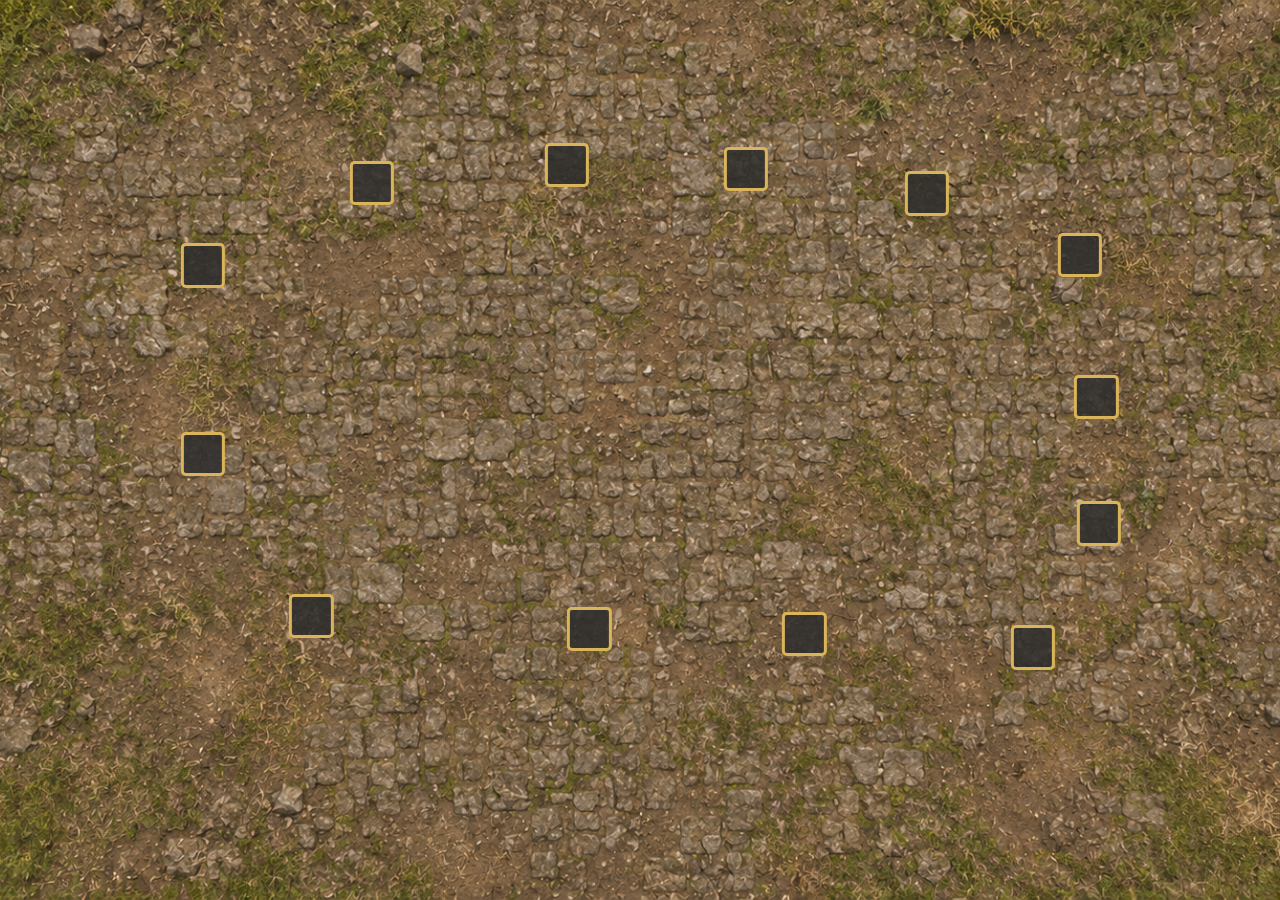
==== index.html @ d496dd4c "Add innerHTML to newButton for dynamic content" ====
<!DOCTYPE html>
<html lang="de">
<head>
<meta charset="UTF-8">
<meta name="viewport" content="width=device-width, initial-scale=1.0">
<title>Ressourcen-Baukarten</title>

<style>
 
   
* {
    box-sizing: border-box;
}

body {
    background-image: url("background.jpg.png");
    background-size: cover;
    background-position: center;
    background-repeat: no-repeat;
    background-attachment: fixed;
   }

.map {
    position: relative;
    width: min(100%, 1664px);
    aspect-ratio: 1664 / 928;
    background-image: url("Game chat.png");
    background-size: 100% 100%;
    background-repeat: no-repeat;
}

/* Quadratische Buttons */
.build-button {
    position: absolute;
    width: 3.5%;
    aspect-ratio: 1;
    transform: translate(-50%, -50%);
    background: rgba(45, 45, 45, 0.85);
    border: 3px solid #d9b45b;
    border-radius: 5px;
    cursor: pointer;
    transition: 0.2s;
    z-index: 2;
}
 
/* Quadratische Buttons 2*/
.travel-button {
    position: absolute;
    width: 3.5%;
    aspect-ratio: 1;
    transform: translate(-50%, -50%);
    background: rgba(45, 45, 45, 0.85);
    border: 3px solid #d9b45b;
    border-radius: 5px;
    cursor: pointer;
    transition: 0.2s;
    z-index: 2;
}
 
/* Hover-Effekt */
.build-button:hover,
.build-button:focus {
    background: rgba(218, 170, 65, 0.95);
    transform: translate(-50%, -50%) scale(1.15);
    border-color: white;
    outline: none;
}

/* Preis-Anzeige */
.price {
    display: none;
    position: absolute;
    bottom: 115%;
    left: 50%;
    transform: translateX(-50%);
    background: #292929;
    color: white;
    border: 2px solid #d9b45b;
    border-radius: 6px;
    padding: 8px 12px;
    white-space: nowrap;
    font-family: Arial, sans-serif;
    font-size: 14px;
    font-weight: bold;
    box-shadow: 0 3px 10px #000;
}

.build-button:hover .price,
.build-button:focus .price {
    display: block;
}

.name {
    color: #FFFFFF;
}
 
.gold {
    color: #ffd447;
}

.wood {
    color: #c98a4b;
}


/* NEUE UNTERMENÜ-BUTTONS */

.added-submenu {
    position: absolute;
    display: flex;
    flex-direction: column;
    align-items: center;
    gap: 7px;
    transform: translateX(-50%);
    z-index: 100;
}

/* Eigenes Design der neuen Buttons */
.extra-build-button {
    position: relative;
    width: 95px;
    height: 35px;
    background: linear-gradient(#315b37, #193a22);
    border: 2px solid #d6ad50;
    border-radius: 6px;
    color: white;
    font-weight: bold;
    font-size: 12px;
    cursor: pointer;
    box-shadow: 0 3px 6px #0009;
    transition: 0.2s;
}

.extra-build-button:hover {
    background: linear-gradient(#548c48, #315b37);
    border-color: white;
    transform: translate(-25%, -25%) scale(1.15);
    display: block;
}

/*Anzeige */
.other {
    display: none;
    position: absolute;
    left: 105%;
    top: 50%;
    transform: translateY(-50%);
    background: #222;
    color: white;
    border: 2px solid #d6ad50;
    padding: 7px;
    border-radius: 5px;
    white-space: nowrap;
    z-index: 200;
    font-size: 12px;
}

.extra-build-button:hover .other,
.extra-build-button:focus .other {
    display: block;
}

</style>
</head>
 


 
<body>

<div class="map">

    <!-- Alle 13 Bau-Buttons -->

    <button class="build-button" style="left:15.4%; top:36.5%">
        <span class="price">
            <span class="name">Trainings Lager</span> |
            <span class="gold">50 Gold</span> |
            <span class="wood">20 Holz</span>
        </span>
    </button>

    <button class="build-button" style="left:28.8%; top:24.8%">
        <span class="price">
            <span class="gold">50 Gold</span> |
            <span class="wood">20 Holz</span>
        </span>
    </button>

    <button class="build-button" style="left:44.2%; top:22.3%">
        <span class="price">
            <span class="gold">50 Gold</span> |
            <span class="wood">20 Holz</span>
        </span>
    </button>

    <button class="build-button" style="left:58.4%; top:22.8%">
        <span class="price">
            <span class="gold">50 Gold</span> |
            <span class="wood">20 Holz</span>
        </span>
    </button>

    <button class="build-button" style="left:72.7%; top:26.3%">
        <span class="price">
            <span class="gold">50 Gold</span> |
            <span class="wood">20 Holz</span>
        </span>
    </button>

    <button class="build-button" style="left:84.8%; top:35%">
        <span class="price">
            <span class="gold">50 Gold</span> |
            <span class="wood">20 Holz</span>
        </span>
    </button>

    <button class="build-button" style="left:86.1%; top:55.2%">
        <span class="price">
            <span class="gold">50 Gold</span> |
            <span class="wood">20 Holz</span>
        </span>
    </button>

    <button class="build-button" style="left:86.3%; top:73.1%">
        <span class="price">
            <span class="gold">50 Gold</span> |
            <span class="wood">20 Holz</span>
        </span>
    </button>

    <button class="build-button" style="left:15.4%; top:63.3%">
        <span class="price">
            <span class="gold">50 Gold</span> |
            <span class="wood">20 Holz</span>
        </span>
    </button>

    <button class="build-button" style="left:24%; top:86.2%">
        <span class="price">
            <span class="gold">50 Gold</span> |
            <span class="wood">20 Holz</span>
        </span>
    </button>

    <button class="build-button" style="left:46%; top:88.1%">
        <span class="price">
            <span class="gold">50 Gold</span> |
            <span class="wood">20 Holz</span>
        </span>
    </button>

    <button class="build-button" style="left:63%; top:88.8%">
        <span class="price">
            <span class="gold">50 Gold</span> |
            <span class="wood">20 Holz</span>
        </span>
    </button>

    <button class="build-button" style="left:81.1%; top:90.7%">
        <span class="price">
            <span class="gold">50 Gold</span> |
            <span class="wood">20 Holz</span>
        </span>
    </button>

    <button class="travel-button" style="left:105%; top:35%">
        <span class="other">
            <span class="name">Reisen</span> 
        </span>
    </button>
</div>

 
<script>
(function () {

    const map = document.querySelector(".map");

    if (!map) {
        console.error("Karte nicht gefunden!");
        return;
    }

    let activeButton = null;

    map.addEventListener("click", function(event) {

        const button = event.target.closest(
            ".travel-button"
        );

        // Keine Hauptbuttons anklicken
        if (!button || button.closest(".added-submenu")) {
            return;
        }

        event.preventDefault();
        event.stopPropagation();

        const oldMenu = map.querySelector(".added-submenu");

        // Wenn derselbe Button erneut angeklickt wird:
        if (activeButton === button) {

            if (oldMenu) {
                oldMenu.remove();
            }

            activeButton = null;
            return;
        }

        // Altes Menü schließen
        if (oldMenu) {
            oldMenu.remove();
        }

        activeButton = button;

        // Position bestimmen
        const mapRect = map.getBoundingClientRect();
        const buttonRect = button.getBoundingClientRect();

        const x =
            ((buttonRect.left + buttonRect.width / 2 - mapRect.left)
            / mapRect.width) * 100;

        const y =
            ((buttonRect.bottom - mapRect.top)
            / mapRect.height) * 100;

        // Menü erstellen
        const menu = document.createElement("div");

        menu.className = "added-submenu";
        menu.style.left = x + "%";
        menu.style.top = y + "%";

        // Drei neue Buttons
        const buildings = ["Haus", "Turm", "Kaserne"];

        buildings.forEach(function(name) {

            const newButton = document.createElement("button");

            newButton.type = "button";
            newButton.className = "extra-build-button";

            newButton.innerHTML = `
                ${name}
               `;

            newButton.addEventListener("click", function(e) {
                e.stopPropagation();
                console.log(name + " ausgewählt!");
            });

            menu.appendChild(newButton);

        });

        map.appendChild(menu);

    }, true);

})();
</script>
 
</body>
</html>

</body>
</html>
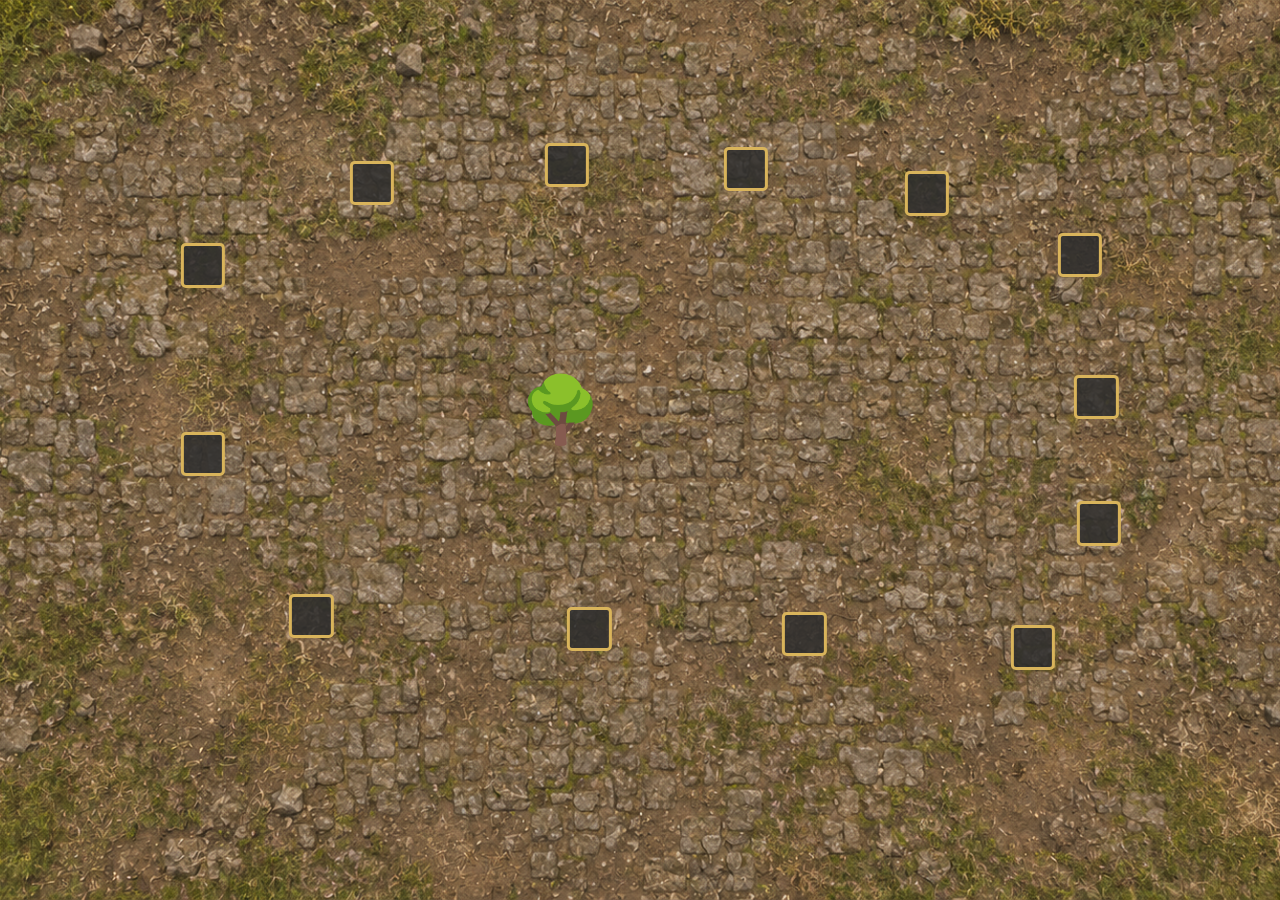
==== commit d8a8bbd9: "Add tree button with falling animation and timer" ====
--- a/index.html
+++ b/index.html
@@ -162,6 +162,76 @@
     display: block;
 }
 
+
+/* BAUM-BUTTON */
+
+.tree-button {
+    position: absolute;
+    width: 75px;
+    height: 100px;
+    background: transparent;
+    border: none;
+    cursor: pointer;
+    font-size: 65px;
+    z-index: 10;
+    transition: transform 0.2s;
+}
+
+.tree-button:hover {
+    transform: scale(1.1);
+}
+
+/* Fäll-Animation */
+.tree-button.falling {
+    animation: treeFall 3s ease-in forwards;
+    pointer-events: none;
+}
+
+@keyframes treeFall {
+    0% {
+        transform: rotate(0deg);
+    }
+    35% {
+        transform: rotate(15deg);
+    }
+    65% {
+        transform: rotate(40deg);
+    }
+    100% {
+        transform: rotate(90deg);
+        opacity: 0;
+    }
+}
+
+/* Baumstumpf */
+.tree-stump {
+    font-size: 45px;
+    cursor: default;
+    position: relative;
+}
+
+/* Zeit-Anzeige */
+.tree-timer {
+    display: none;
+    position: absolute;
+    bottom: 100%;
+    left: 50%;
+    transform: translateX(-50%);
+    background: #252525;
+    color: #fff;
+    border: 2px solid #d9b45b;
+    border-radius: 6px;
+    padding: 7px 10px;
+    font-size: 13px;
+    white-space: nowrap;
+}
+
+.tree-stump:hover .tree-timer {
+    display: block;
+}
+
+
+ 
 </style>
 </head>
  
@@ -271,6 +341,15 @@
             <span class="name">Reisen</span> 
         </span>
     </button>
+  
+<button
+    class="tree-button"
+    id="tree1"
+    style="left:40%; top:50%;"
+    onclick="cutTree('tree1')">
+    🌳
+</button>
+
 </div>
 
  
@@ -340,7 +419,7 @@
         menu.style.top = y + "%";
 
         // Drei neue Buttons
-        const buildings = ["Haus", "Turm", "Kaserne"];
+        const buildings = ["Wald", "Turm", "Kaserne"];
 
         buildings.forEach(function(name) {
 
@@ -353,10 +432,21 @@
                 ${name}
                `;
 
-            newButton.addEventListener("click", function(e) {
-                e.stopPropagation();
-                console.log(name + " ausgewählt!");
-            });
+           newButton.addEventListener("click", function(e) {
+    e.stopPropagation();
+
+    if (name === "Wald") {
+        location.href = "Wald.html";
+    }
+
+    if (name === "Turm") {
+        location.href = "teleport.html";
+    }
+
+    if (name === "Kaserne") {
+        location.href = "teleport.html";
+    }
+});
 
             menu.appendChild(newButton);
 
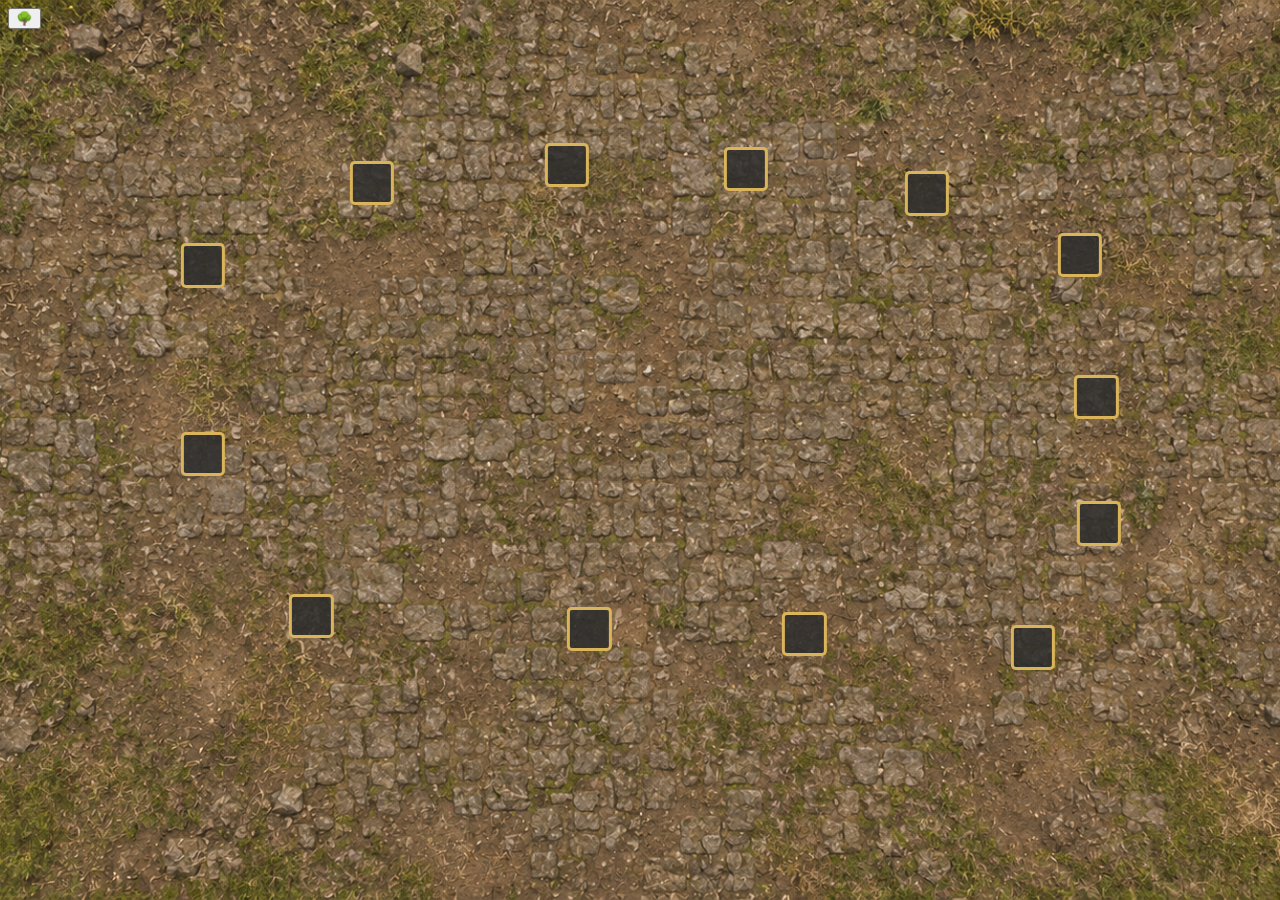
==== commit 81f28550: "Remove tree button styles and animations Removed styles and animations related to the tree button an" ====
--- a/index.html
+++ b/index.html
@@ -163,72 +163,6 @@
 }
 
 
-/* BAUM-BUTTON */
-
-.tree-button {
-    position: absolute;
-    width: 75px;
-    height: 100px;
-    background: transparent;
-    border: none;
-    cursor: pointer;
-    font-size: 65px;
-    z-index: 10;
-    transition: transform 0.2s;
-}
-
-.tree-button:hover {
-    transform: scale(1.1);
-}
-
-/* Fäll-Animation */
-.tree-button.falling {
-    animation: treeFall 3s ease-in forwards;
-    pointer-events: none;
-}
-
-@keyframes treeFall {
-    0% {
-        transform: rotate(0deg);
-    }
-    35% {
-        transform: rotate(15deg);
-    }
-    65% {
-        transform: rotate(40deg);
-    }
-    100% {
-        transform: rotate(90deg);
-        opacity: 0;
-    }
-}
-
-/* Baumstumpf */
-.tree-stump {
-    font-size: 45px;
-    cursor: default;
-    position: relative;
-}
-
-/* Zeit-Anzeige */
-.tree-timer {
-    display: none;
-    position: absolute;
-    bottom: 100%;
-    left: 50%;
-    transform: translateX(-50%);
-    background: #252525;
-    color: #fff;
-    border: 2px solid #d9b45b;
-    border-radius: 6px;
-    padding: 7px 10px;
-    font-size: 13px;
-    white-space: nowrap;
-}
-
-.tree-stump:hover .tree-timer {
-    display: block;
-}
 
 
  
@@ -458,6 +392,76 @@
 
 })();
 </script>
+<script>
+function cutTree(treeId) {
+
+    const tree = document.getElementById(treeId);
+
+    // Prüfen, ob der Baum bereits gefällt wird
+    if (tree.dataset.cut === "true") return;
+
+    tree.dataset.cut = "true";
+
+    // Fäll-Animation starten
+    tree.classList.add("falling");
+
+    // Nach 3 Sekunden Baumstumpf anzeigen
+    setTimeout(function() {
+
+        tree.classList.remove("falling");
+
+        tree.classList.add("tree-stump");
+
+        tree.innerHTML = `
+            🪵
+            <span class="tree-timer" id="${treeId}-timer">
+                Baum wächst nach: 45 Sekunden
+            </span>
+        `;
+
+        tree.style.opacity = "1";
+        tree.style.transform = "none";
+        tree.style.pointerEvents = "auto";
+        tree.onclick = null;
+
+        let remaining = 45;
+
+        const timer = document.getElementById(treeId + "-timer");
+
+        // Wachstumszeit herunterzählen
+        const countdown = setInterval(function() {
+
+            remaining--;
+
+            if (timer) {
+                timer.textContent =
+                    "Baum wächst nach: " + remaining + " Sekunden";
+            }
+
+            if (remaining <= 0) {
+
+                clearInterval(countdown);
+
+                // Baum wächst wieder nach
+                tree.classList.remove("tree-stump");
+                tree.innerHTML = "🌳";
+
+                tree.dataset.cut = "false";
+
+                tree.onclick = function() {
+                    cutTree(treeId);
+                };
+
+            }
+
+        }, 1000);
+
+    }, 3000);
+
+}
+ </script>
+
+
  
 </body>
 </html>
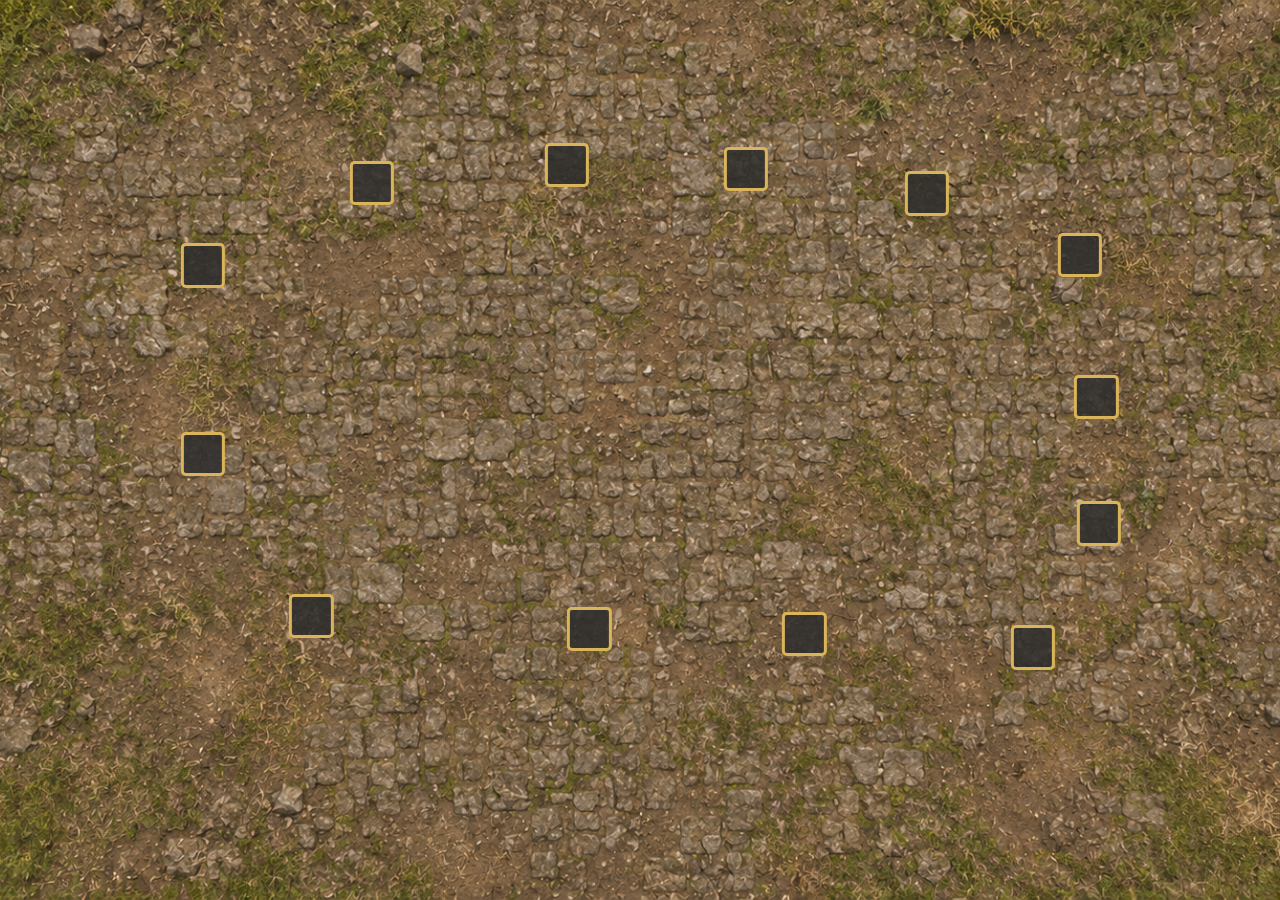
==== commit a909b873: "Remove tree cutting button from index.html Removed a button element for cutting a tree from the HTML" ====
--- a/index.html
+++ b/index.html
@@ -275,14 +275,7 @@
             <span class="name">Reisen</span> 
         </span>
     </button>
-  
-<button
-    class="tree-button"
-    id="tree1"
-    style="left:40%; top:50%;"
-    onclick="cutTree('tree1')">
-    🌳
-</button>
+
 
 </div>
 
